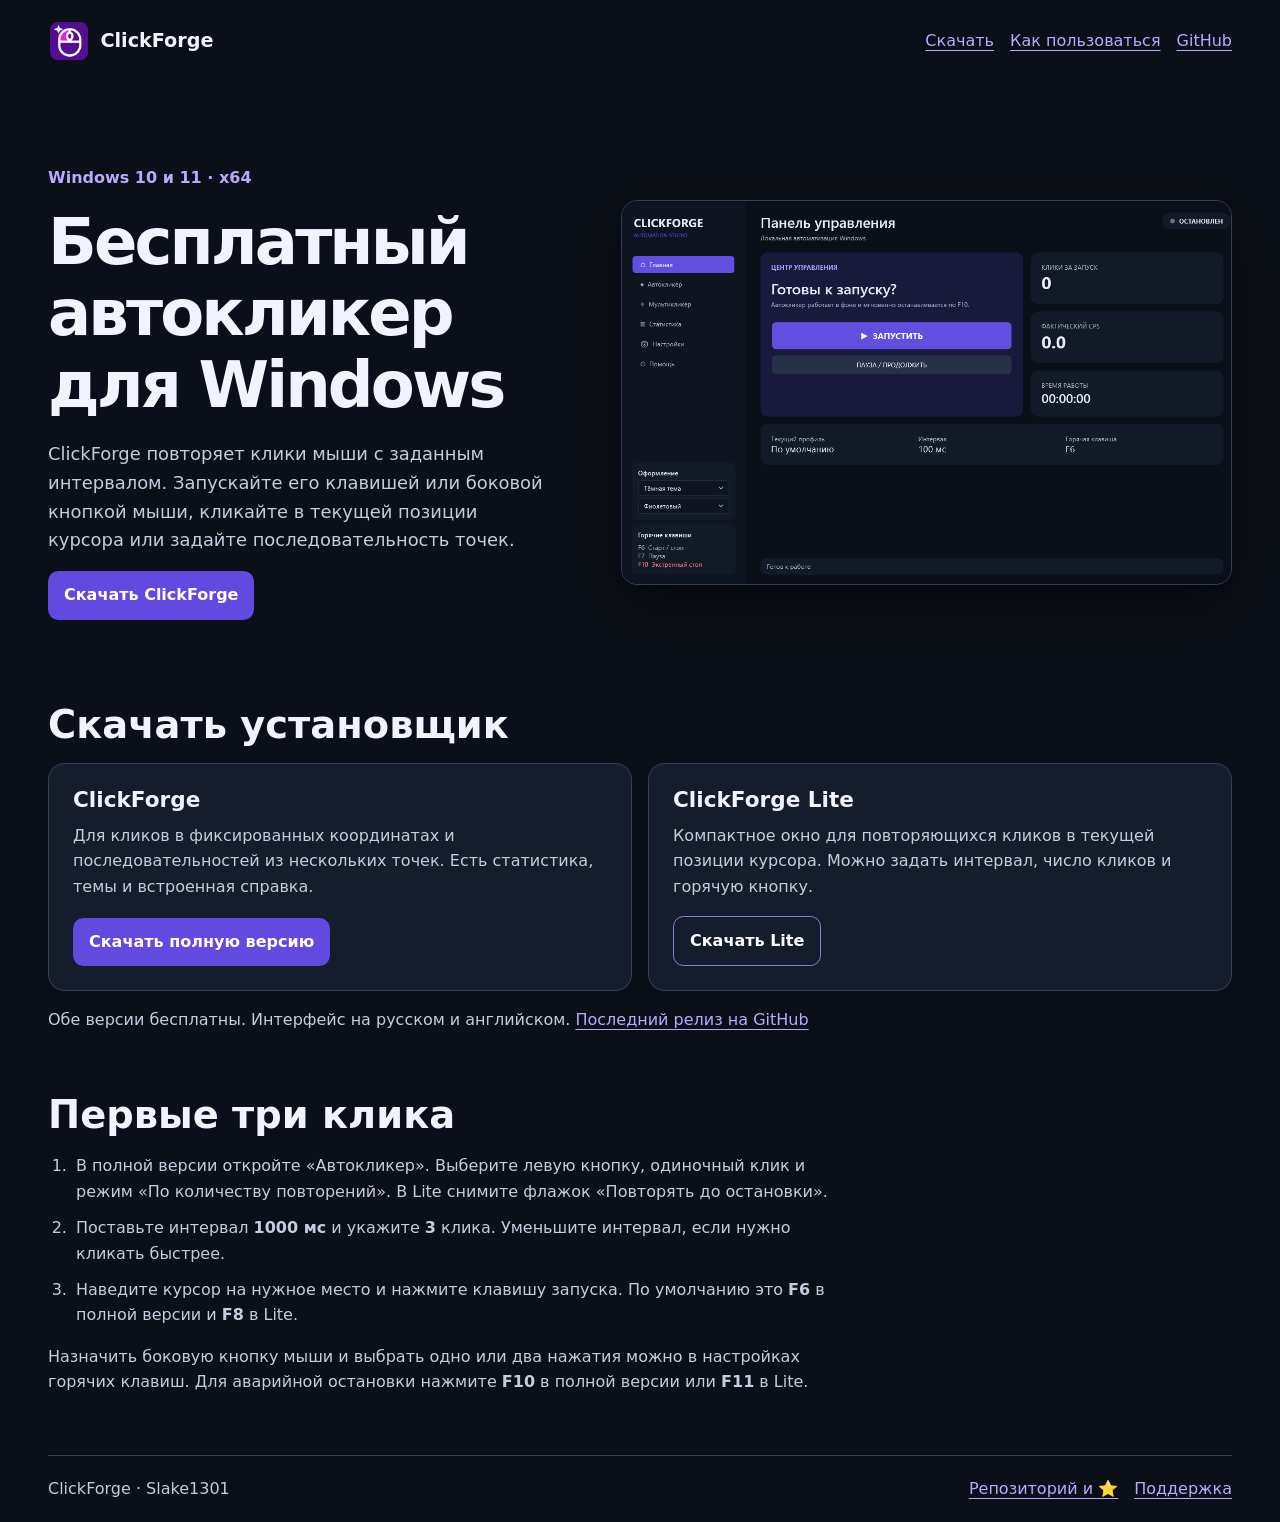
==== docs/index.html @ 85a698eb "docs: add the official ClickForge download site" ====
<!doctype html>
<html lang="ru">
<head>
  <meta charset="utf-8">
  <meta name="viewport" content="width=device-width, initial-scale=1">
  <meta name="description" content="Скачайте ClickForge и ClickForge Lite — бесплатный автокликер для Windows 10 и 11. Настройте интервалы, последовательности кликов и горячие клавиши или боковые кнопки мыши.">
  <meta property="og:title" content="ClickForge — бесплатный автокликер для Windows">
  <meta property="og:description" content="Полная версия и Lite для Windows 10 и 11. Установщики, скриншот и инструкция.">
  <meta property="og:type" content="website">
  <meta property="og:url" content="https://slake1301.github.io/ClickForge/">
  <meta property="og:image" content="https://slake1301.github.io/ClickForge/dashboard.png">
  <meta name="theme-color" content="#0b0f17">
  <link rel="canonical" href="https://slake1301.github.io/ClickForge/">
  <link rel="icon" href="clickforge-icon.png" type="image/png">
  <link rel="stylesheet" href="style.css">
  <title>Скачать ClickForge — бесплатный автокликер для Windows 10 и 11</title>
</head>
<body>
  <header class="wrap header">
    <a class="brand" href="./"><img src="clickforge-icon.png" width="42" height="42" alt="">ClickForge</a>
    <nav aria-label="Навигация"><a href="#download">Скачать</a><a href="#start">Как пользоваться</a><a href="https://github.com/Slake1301/ClickForge">GitHub</a></nav>
  </header>
  <main class="wrap">
    <section class="hero" aria-labelledby="title">
      <div>
        <p class="eyebrow">Windows 10 и 11 · x64</p>
        <h1 id="title">Бесплатный автокликер для Windows</h1>
        <p class="intro">ClickForge повторяет клики мыши с заданным интервалом. Запускайте его клавишей или боковой кнопкой мыши, кликайте в текущей позиции курсора или задайте последовательность точек.</p>
        <a class="button primary" href="#download">Скачать ClickForge</a>
      </div>
      <figure><img src="dashboard.png" alt="Главный экран ClickForge: запуск, счётчик кликов и горячие клавиши" width="1160" height="730"></figure>
    </section>
    <section id="download" aria-labelledby="downloads">
      <h2 id="downloads">Скачать установщик</h2>
      <div class="editions">
        <article>
          <h3>ClickForge</h3>
          <p>Для кликов в фиксированных координатах и последовательностей из нескольких точек. Есть статистика, темы и встроенная справка.</p>
          <a class="button primary" href="https://github.com/Slake1301/ClickForge/releases/latest/download/ClickForge-Setup-x64.exe">Скачать полную версию</a>
        </article>
        <article>
          <h3>ClickForge Lite</h3>
          <p>Компактное окно для повторяющихся кликов в текущей позиции курсора. Можно задать интервал, число кликов и горячую кнопку.</p>
          <a class="button secondary" href="https://github.com/Slake1301/ClickForge/releases/latest/download/ClickForge-Lite-Setup-x64.exe">Скачать Lite</a>
        </article>
      </div>
      <p class="note">Обе версии бесплатны. Интерфейс на русском и английском. <a href="https://github.com/Slake1301/ClickForge/releases/latest">Последний релиз на GitHub</a></p>
    </section>
    <section id="start" aria-labelledby="quick-start">
      <h2 id="quick-start">Первые три клика</h2>
      <ol>
        <li>В полной версии откройте «Автокликер». Выберите левую кнопку, одиночный клик и режим «По количеству повторений». В Lite снимите флажок «Повторять до остановки».</li>
        <li>Поставьте интервал <strong>1000 мс</strong> и укажите <strong>3</strong> клика. Уменьшите интервал, если нужно кликать быстрее.</li>
        <li>Наведите курсор на нужное место и нажмите клавишу запуска. По умолчанию это <strong>F6</strong> в полной версии и <strong>F8</strong> в Lite.</li>
      </ol>
      <p>Назначить боковую кнопку мыши и выбрать одно или два нажатия можно в настройках горячих клавиш. Для аварийной остановки нажмите <strong>F10</strong> в полной версии или <strong>F11</strong> в Lite.</p>
    </section>
  </main>
  <footer class="wrap footer">
    <p>ClickForge · Slake1301</p>
    <nav aria-label="Проект и поддержка"><a href="https://github.com/Slake1301/ClickForge">Репозиторий и ⭐</a><a href="https://t.me/ClickForge_Helpbot">Поддержка</a></nav>
  </footer>
</body>
</html>
---- docs/style.css ----
:root {
  color-scheme: dark;
  --page: #0b0f17;
  --panel: #151d2d;
  --text: #f3f2ff;
  --muted: #c4ccde;
  --accent: #b9aaff;
  --button: #624ae0;
  --border: #343e57;
  font-family: system-ui, "Segoe UI", sans-serif;
  scroll-padding-top: 1rem;
}
* { box-sizing: border-box; }
body { margin: 0; background: var(--page); color: var(--text); line-height: 1.6; }
a { color: var(--accent); text-underline-offset: .24em; }
a:focus-visible { outline: 3px solid var(--accent); outline-offset: 5px; }
.wrap { width: min(74rem, calc(100% - 3rem)); margin-inline: auto; }
.header, .footer, nav { display: flex; align-items: center; flex-wrap: wrap; gap: 1rem; }
.header, .footer { justify-content: space-between; padding-block: 1.25rem; }
.brand { display: inline-flex; align-items: center; gap: .65rem; color: var(--text); font-size: 1.2rem; font-weight: 750; text-decoration: none; }
.hero { display: grid; grid-template-columns: 5fr 6fr; align-items: center; gap: clamp(1.5rem, 5vw, 4rem); padding-block: clamp(2.2rem, 7vw, 5.2rem); }
.eyebrow { color: var(--accent); font-weight: 650; }
h1, h2, h3 { line-height: 1.12; margin-top: 0; text-wrap: balance; }
h1 { font-size: clamp(2.4rem, 5vw, 4rem); letter-spacing: -.045em; margin-bottom: 1.15rem; }
h2 { font-size: clamp(1.75rem, 3vw, 2.4rem); margin-bottom: 1.1rem; }
h3 { font-size: 1.35rem; margin-bottom: .65rem; }
p { margin: 0 0 1rem; }
.intro, .note, article p, li, #start p, .footer p { color: var(--muted); }
.intro { font-size: 1.12rem; }
figure { margin: 0; }
figure img { display: block; width: 100%; height: auto; border: 1px solid var(--border); border-radius: 1rem; box-shadow: 0 1.2rem 4rem #0008; }
.button { display: inline-block; width: fit-content; padding: .72rem 1rem; border-radius: .65rem; color: white; font-weight: 700; text-decoration: none; }
.primary { background: var(--button); }
.primary:hover { background: #5037cf; }
.secondary { border: 1px solid #8e81d1; }
.secondary:hover { background: #27213f; }
.editions { display: grid; grid-template-columns: 1fr 1fr; gap: 1rem; }
article { display: flex; flex-direction: column; align-items: start; padding: 1.5rem; background: var(--panel); border: 1px solid var(--border); border-radius: 1rem; }
article .button { margin-top: auto; }
.note { margin-top: 1rem; }
#start { padding-block: 2.75rem; max-width: 50rem; }
ol { padding-left: 1.5rem; }
li { margin-block: .65rem; padding-left: .25rem; }
.footer { border-top: 1px solid var(--border); }
.footer p { margin: 0; }
@media (max-width: 52rem) {
  .hero, .editions { grid-template-columns: 1fr; }
}
@media (max-width: 30rem) {
  .wrap { width: calc(100% - 2rem); }
}
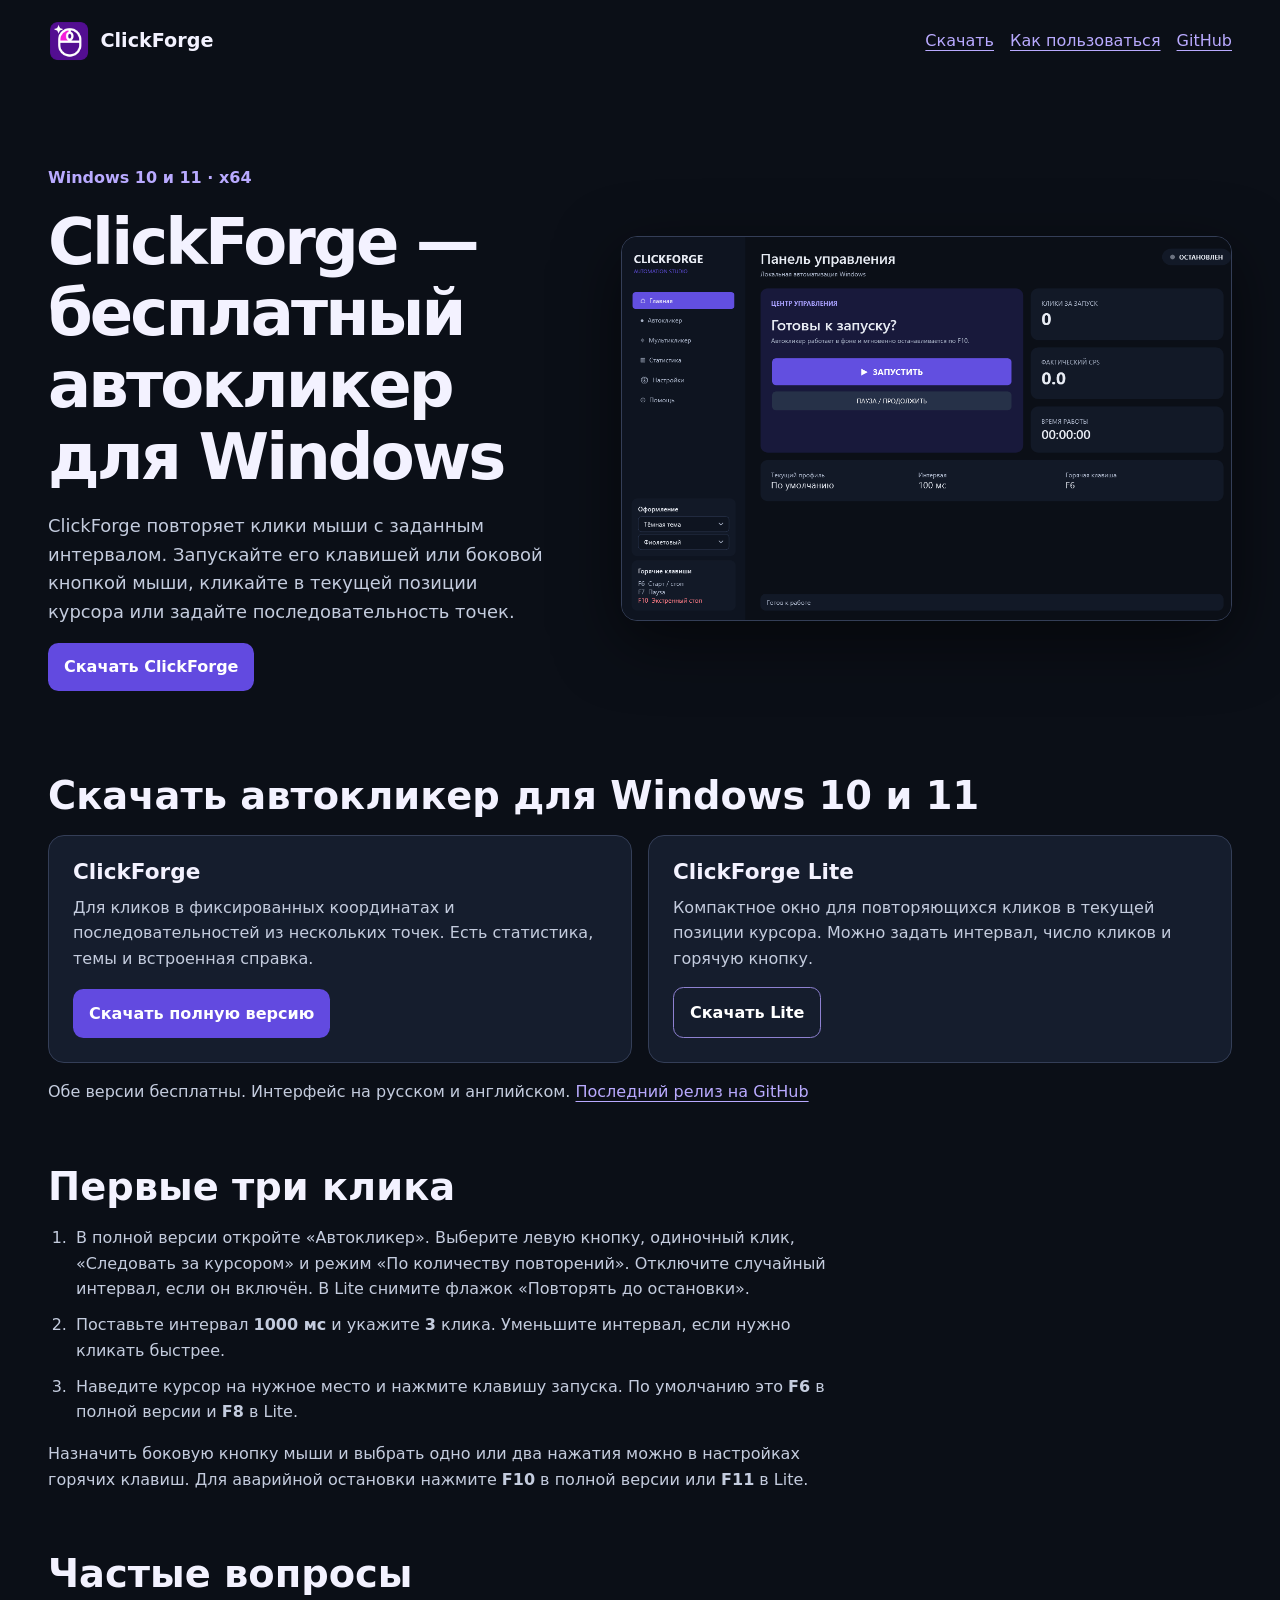
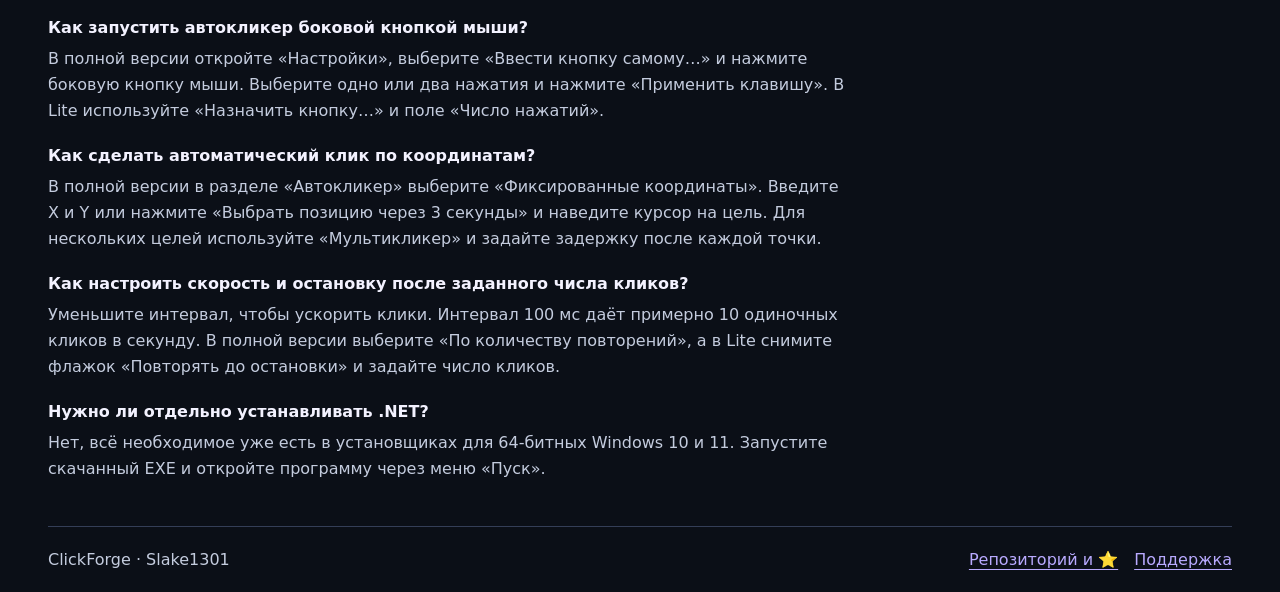
==== commit fd739a64: "docs: answer common autoclicker search questions" ====
--- a/docs/index.html
+++ b/docs/index.html
@@ -24,14 +24,14 @@
     <section class="hero" aria-labelledby="title">
       <div>
         <p class="eyebrow">Windows 10 и 11 · x64</p>
-        <h1 id="title">Бесплатный автокликер для Windows</h1>
+        <h1 id="title">ClickForge — бесплатный автокликер для Windows</h1>
         <p class="intro">ClickForge повторяет клики мыши с заданным интервалом. Запускайте его клавишей или боковой кнопкой мыши, кликайте в текущей позиции курсора или задайте последовательность точек.</p>
         <a class="button primary" href="#download">Скачать ClickForge</a>
       </div>
       <figure><img src="dashboard.png" alt="Главный экран ClickForge: запуск, счётчик кликов и горячие клавиши" width="1160" height="730"></figure>
     </section>
     <section id="download" aria-labelledby="downloads">
-      <h2 id="downloads">Скачать установщик</h2>
+      <h2 id="downloads">Скачать автокликер для Windows 10 и 11</h2>
       <div class="editions">
         <article>
           <h3>ClickForge</h3>
@@ -49,11 +49,24 @@
     <section id="start" aria-labelledby="quick-start">
       <h2 id="quick-start">Первые три клика</h2>
       <ol>
-        <li>В полной версии откройте «Автокликер». Выберите левую кнопку, одиночный клик и режим «По количеству повторений». В Lite снимите флажок «Повторять до остановки».</li>
+        <li>В полной версии откройте «Автокликер». Выберите левую кнопку, одиночный клик, «Следовать за курсором» и режим «По количеству повторений». Отключите случайный интервал, если он включён. В Lite снимите флажок «Повторять до остановки».</li>
         <li>Поставьте интервал <strong>1000 мс</strong> и укажите <strong>3</strong> клика. Уменьшите интервал, если нужно кликать быстрее.</li>
         <li>Наведите курсор на нужное место и нажмите клавишу запуска. По умолчанию это <strong>F6</strong> в полной версии и <strong>F8</strong> в Lite.</li>
       </ol>
       <p>Назначить боковую кнопку мыши и выбрать одно или два нажатия можно в настройках горячих клавиш. Для аварийной остановки нажмите <strong>F10</strong> в полной версии или <strong>F11</strong> в Lite.</p>
+    </section>
+    <section id="questions" aria-labelledby="common-questions">
+      <h2 id="common-questions">Частые вопросы</h2>
+      <dl>
+        <dt>Как запустить автокликер боковой кнопкой мыши?</dt>
+        <dd>В полной версии откройте «Настройки», выберите «Ввести кнопку самому…» и нажмите боковую кнопку мыши. Выберите одно или два нажатия и нажмите «Применить клавишу». В Lite используйте «Назначить кнопку…» и поле «Число нажатий».</dd>
+        <dt>Как сделать автоматический клик по координатам?</dt>
+        <dd>В полной версии в разделе «Автокликер» выберите «Фиксированные координаты». Введите X и Y или нажмите «Выбрать позицию через 3 секунды» и наведите курсор на цель. Для нескольких целей используйте «Мультикликер» и задайте задержку после каждой точки.</dd>
+        <dt>Как настроить скорость и остановку после заданного числа кликов?</dt>
+        <dd>Уменьшите интервал, чтобы ускорить клики. Интервал 100 мс даёт примерно 10 одиночных кликов в секунду. В полной версии выберите «По количеству повторений», а в Lite снимите флажок «Повторять до остановки» и задайте число кликов.</dd>
+        <dt>Нужно ли отдельно устанавливать .NET?</dt>
+        <dd>Нет, всё необходимое уже есть в установщиках для 64-битных Windows 10 и 11. Запустите скачанный EXE и откройте программу через меню «Пуск».</dd>
+      </dl>
     </section>
   </main>
   <footer class="wrap footer">
--- a/docs/style.css
+++ b/docs/style.css
@@ -39,6 +39,10 @@
 article .button { margin-top: auto; }
 .note { margin-top: 1rem; }
 #start { padding-block: 2.75rem; max-width: 50rem; }
+#questions { padding-bottom: 2.75rem; max-width: 50rem; }
+dl { margin: 0; }
+dt { font-weight: 700; margin-top: 1.25rem; }
+dd { margin: .35rem 0 0; color: var(--muted); }
 ol { padding-left: 1.5rem; }
 li { margin-block: .65rem; padding-left: .25rem; }
 .footer { border-top: 1px solid var(--border); }
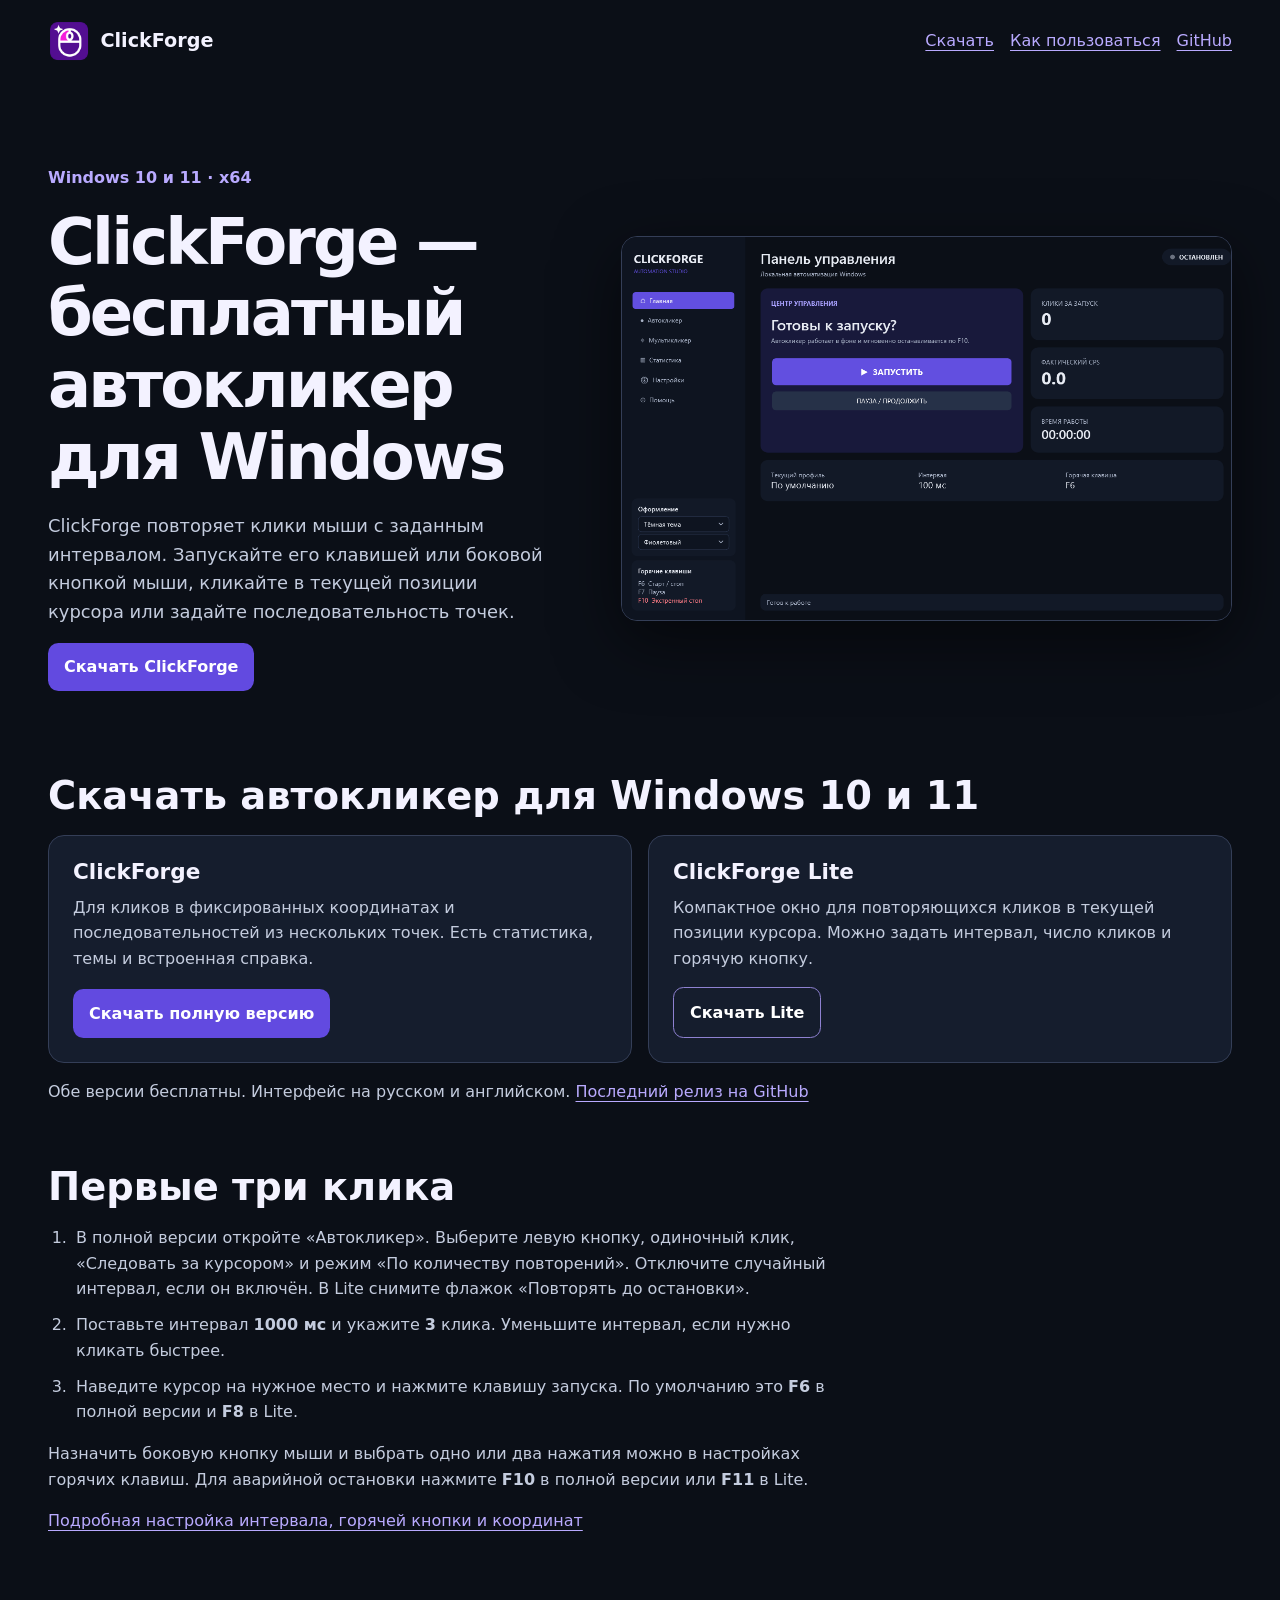
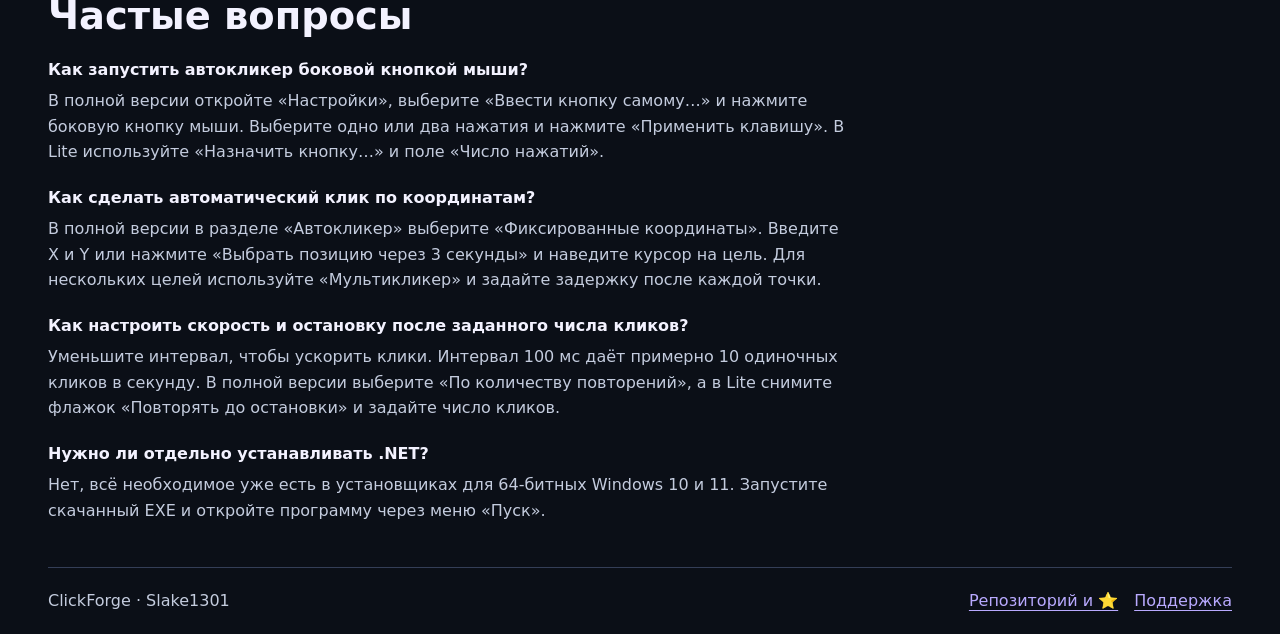
==== commit 2fb7151f: "docs: publish an autoclicker setup guide" ====
--- a/docs/index.html
+++ b/docs/index.html
@@ -54,6 +54,7 @@
         <li>Наведите курсор на нужное место и нажмите клавишу запуска. По умолчанию это <strong>F6</strong> в полной версии и <strong>F8</strong> в Lite.</li>
       </ol>
       <p>Назначить боковую кнопку мыши и выбрать одно или два нажатия можно в настройках горячих клавиш. Для аварийной остановки нажмите <strong>F10</strong> в полной версии или <strong>F11</strong> в Lite.</p>
+      <p><a href="autoclicker-setup.html">Подробная настройка интервала, горячей кнопки и координат</a></p>
     </section>
     <section id="questions" aria-labelledby="common-questions">
       <h2 id="common-questions">Частые вопросы</h2>
--- a/docs/style.css
+++ b/docs/style.css
@@ -47,6 +47,8 @@
 li { margin-block: .65rem; padding-left: .25rem; }
 .footer { border-top: 1px solid var(--border); }
 .footer p { margin: 0; }
+.guide { max-width: 50rem; padding-block: clamp(2rem, 6vw, 4rem); }
+.guide section { margin-top: 2rem; }
 @media (max-width: 52rem) {
   .hero, .editions { grid-template-columns: 1fr; }
 }
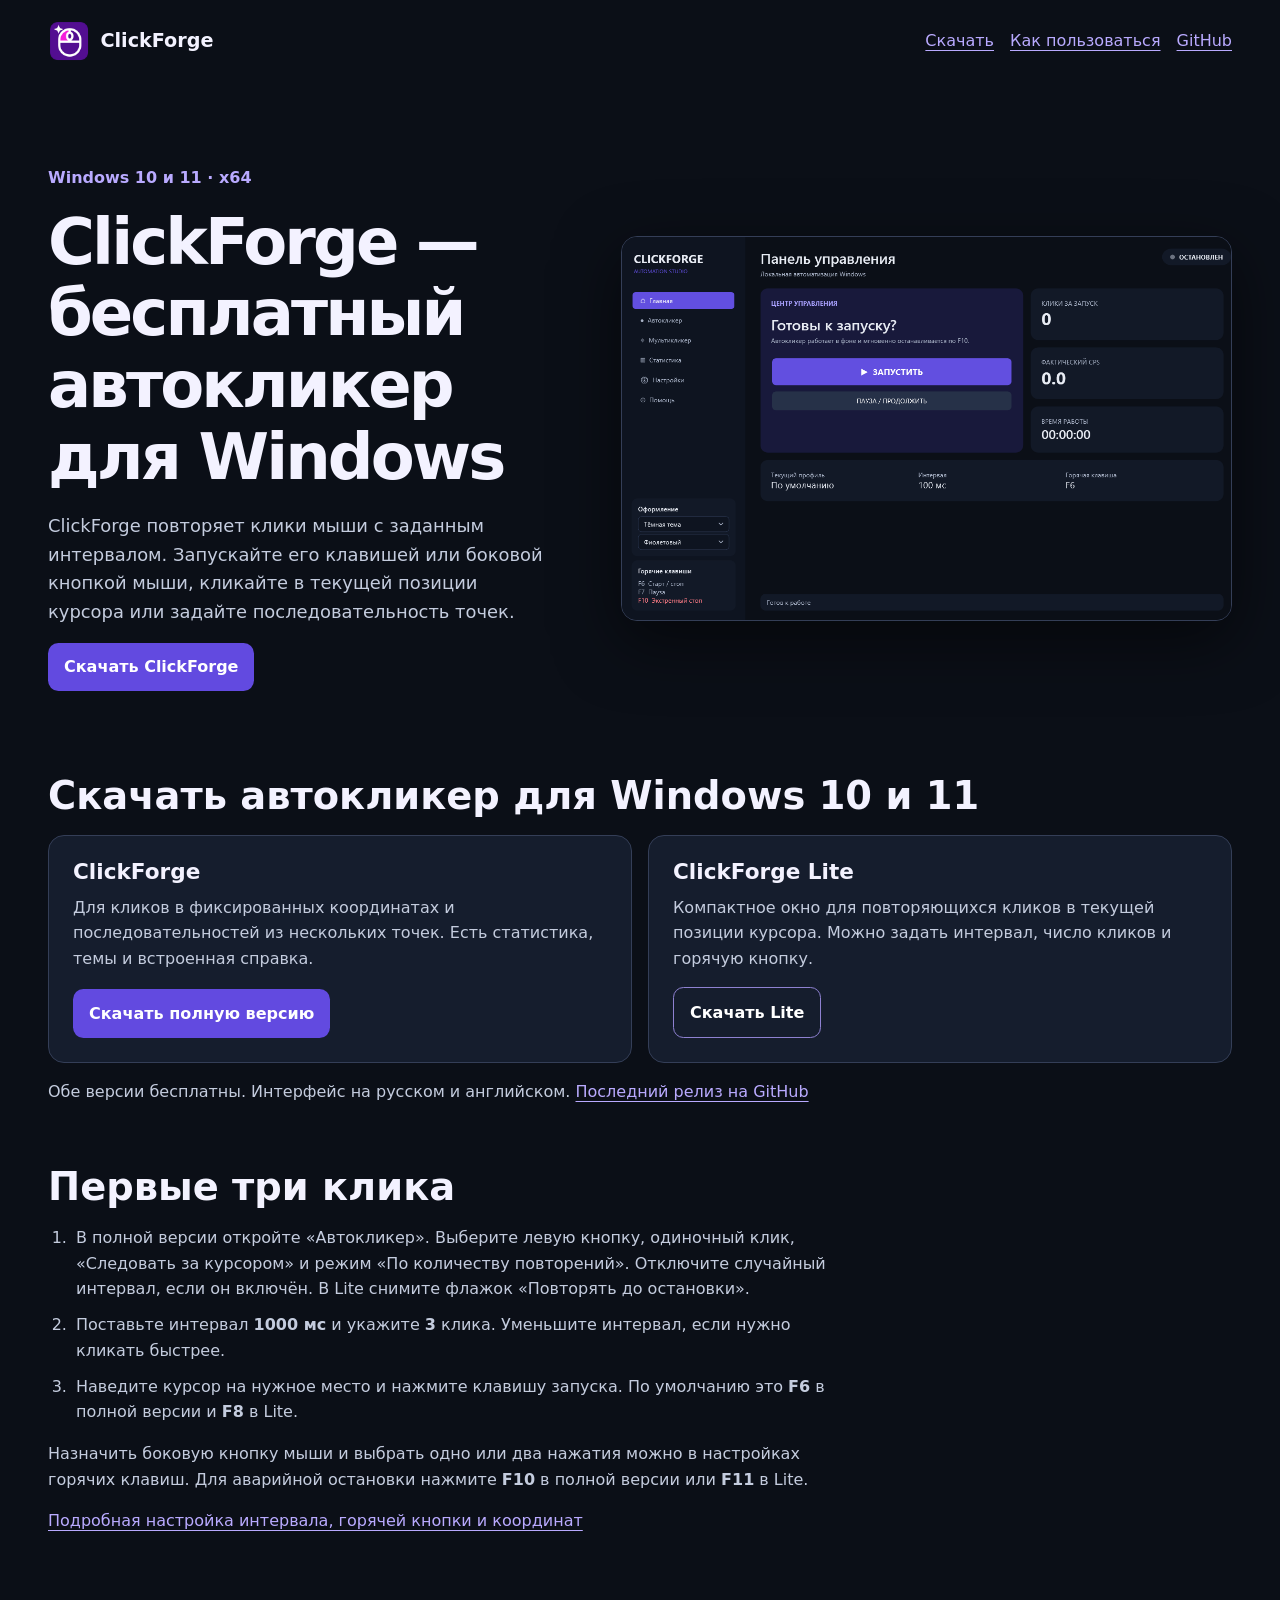
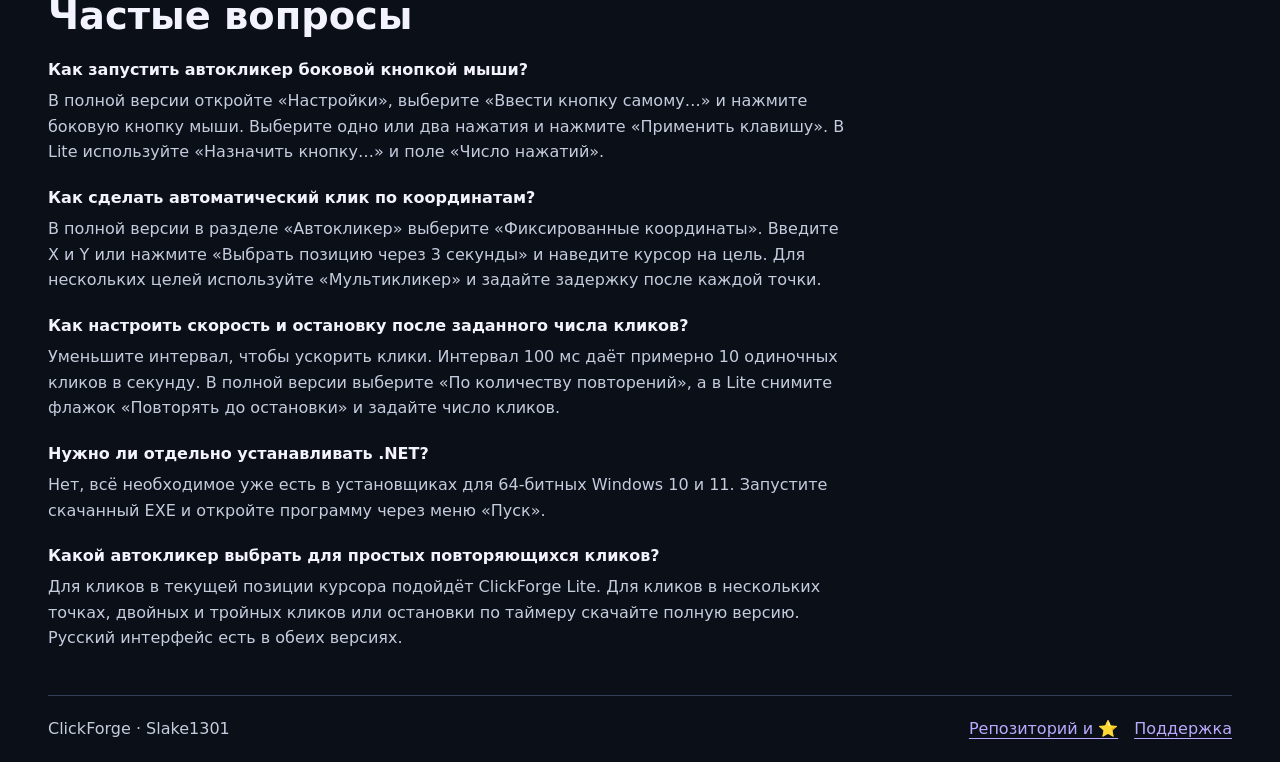
==== commit 64d87459: "docs: improve download page search metadata" ====
--- a/docs/index.html
+++ b/docs/index.html
@@ -3,7 +3,7 @@
 <head>
   <meta charset="utf-8">
   <meta name="viewport" content="width=device-width, initial-scale=1">
-  <meta name="description" content="Скачайте ClickForge и ClickForge Lite — бесплатный автокликер для Windows 10 и 11. Настройте интервалы, последовательности кликов и горячие клавиши или боковые кнопки мыши.">
+  <meta name="description" content="Скачать бесплатный автокликер ClickForge для Windows 10 и 11 x64. Полная версия и Lite на русском. Настройте скорость, клики по координатам и запуск боковой кнопкой мыши.">
   <meta property="og:title" content="ClickForge — бесплатный автокликер для Windows">
   <meta property="og:description" content="Полная версия и Lite для Windows 10 и 11. Установщики, скриншот и инструкция.">
   <meta property="og:type" content="website">
@@ -11,9 +11,23 @@
   <meta property="og:image" content="https://slake1301.github.io/ClickForge/dashboard.png">
   <meta name="theme-color" content="#0b0f17">
   <link rel="canonical" href="https://slake1301.github.io/ClickForge/">
-  <link rel="icon" href="clickforge-icon.png" type="image/png">
+  <link rel="icon" href="https://slake1301.github.io/favicon.png" type="image/png" sizes="120x120">
   <link rel="stylesheet" href="style.css">
-  <title>Скачать ClickForge — бесплатный автокликер для Windows 10 и 11</title>
+  <title>Скачать автокликер для Windows 10 и 11 бесплатно — ClickForge</title>
+  <script type="application/ld+json">
+  {
+    "@context": "https://schema.org",
+    "@type": "SoftwareApplication",
+    "name": "ClickForge",
+    "applicationCategory": "UtilitiesApplication",
+    "operatingSystem": "Windows 10, Windows 11 (x64)",
+    "url": "https://slake1301.github.io/ClickForge/",
+    "downloadUrl": "https://github.com/Slake1301/ClickForge/releases/latest",
+    "image": "https://slake1301.github.io/favicon.png",
+    "inLanguage": ["ru", "en"],
+    "isAccessibleForFree": true
+  }
+  </script>
 </head>
 <body>
   <header class="wrap header">
@@ -67,6 +81,8 @@
         <dd>Уменьшите интервал, чтобы ускорить клики. Интервал 100 мс даёт примерно 10 одиночных кликов в секунду. В полной версии выберите «По количеству повторений», а в Lite снимите флажок «Повторять до остановки» и задайте число кликов.</dd>
         <dt>Нужно ли отдельно устанавливать .NET?</dt>
         <dd>Нет, всё необходимое уже есть в установщиках для 64-битных Windows 10 и 11. Запустите скачанный EXE и откройте программу через меню «Пуск».</dd>
+        <dt>Какой автокликер выбрать для простых повторяющихся кликов?</dt>
+        <dd>Для кликов в текущей позиции курсора подойдёт ClickForge Lite. Для кликов в нескольких точках, двойных и тройных кликов или остановки по таймеру скачайте полную версию. Русский интерфейс есть в обеих версиях.</dd>
       </dl>
     </section>
   </main>
